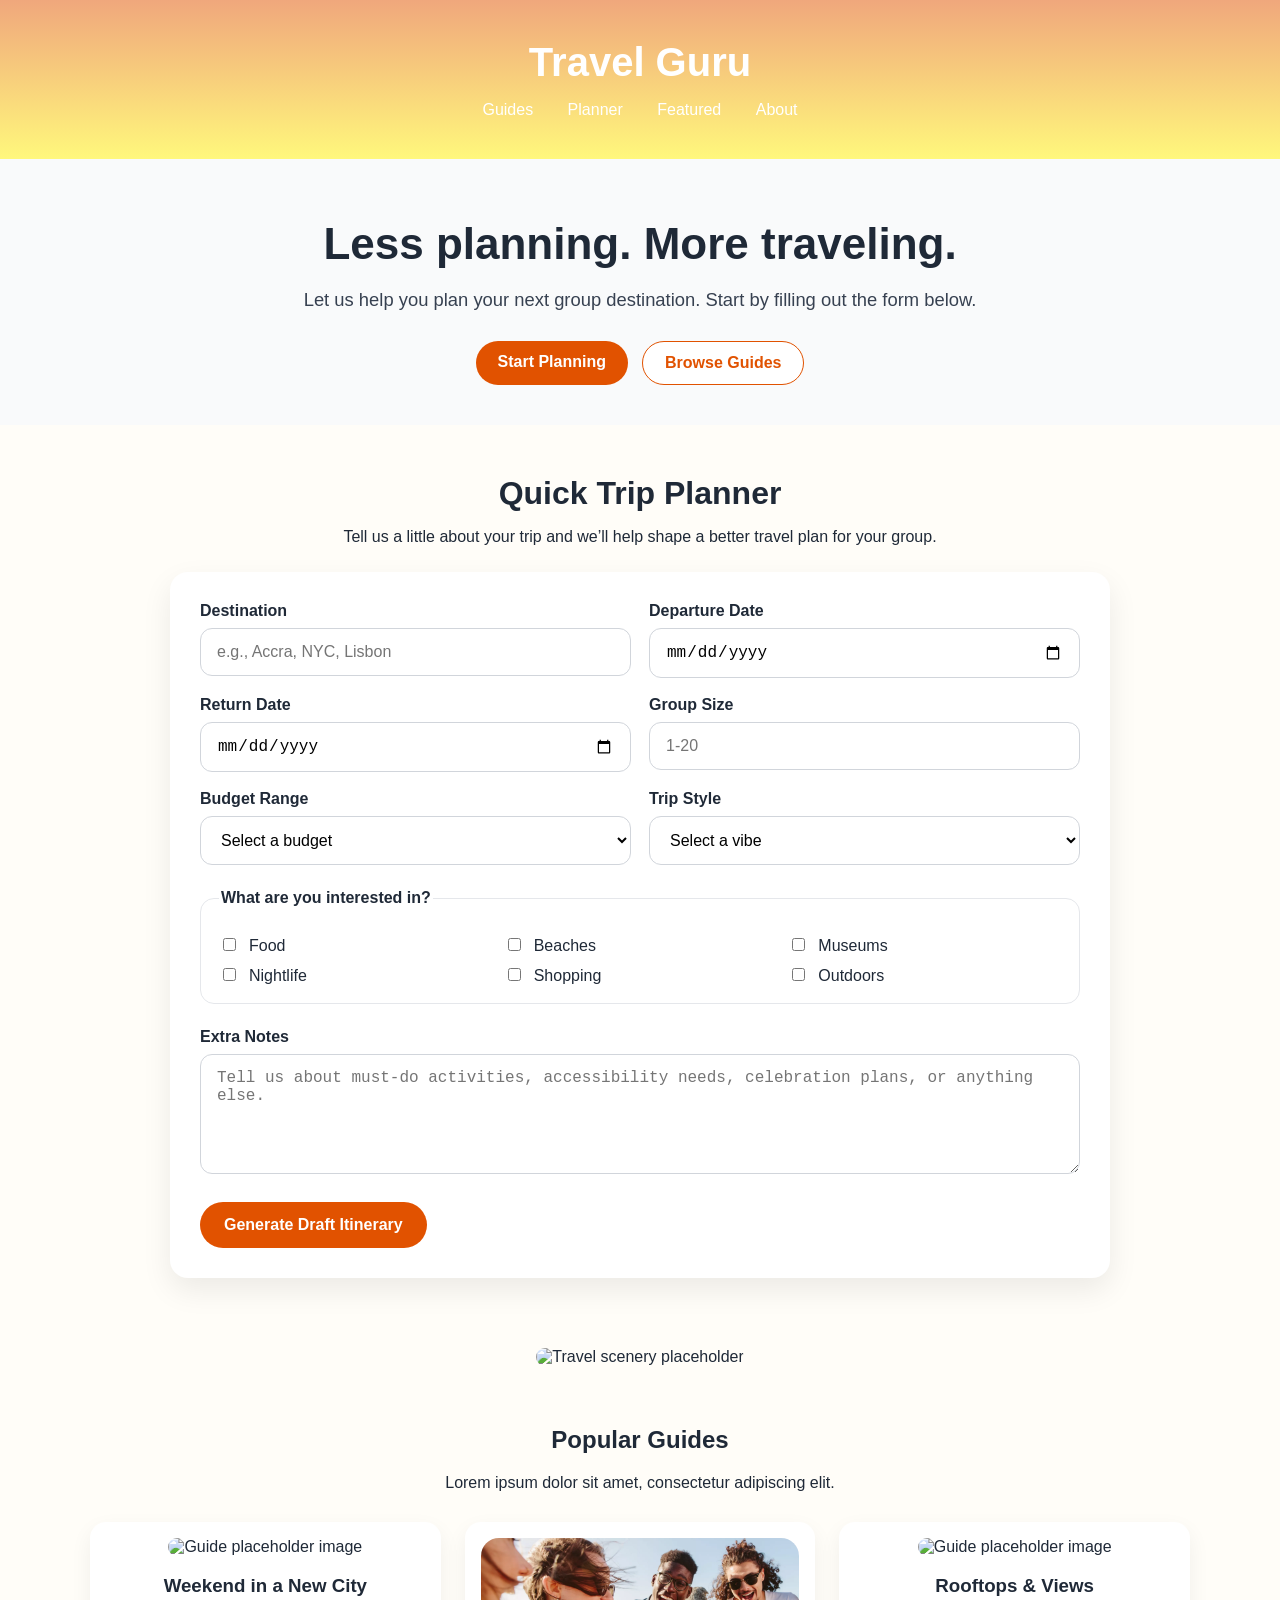
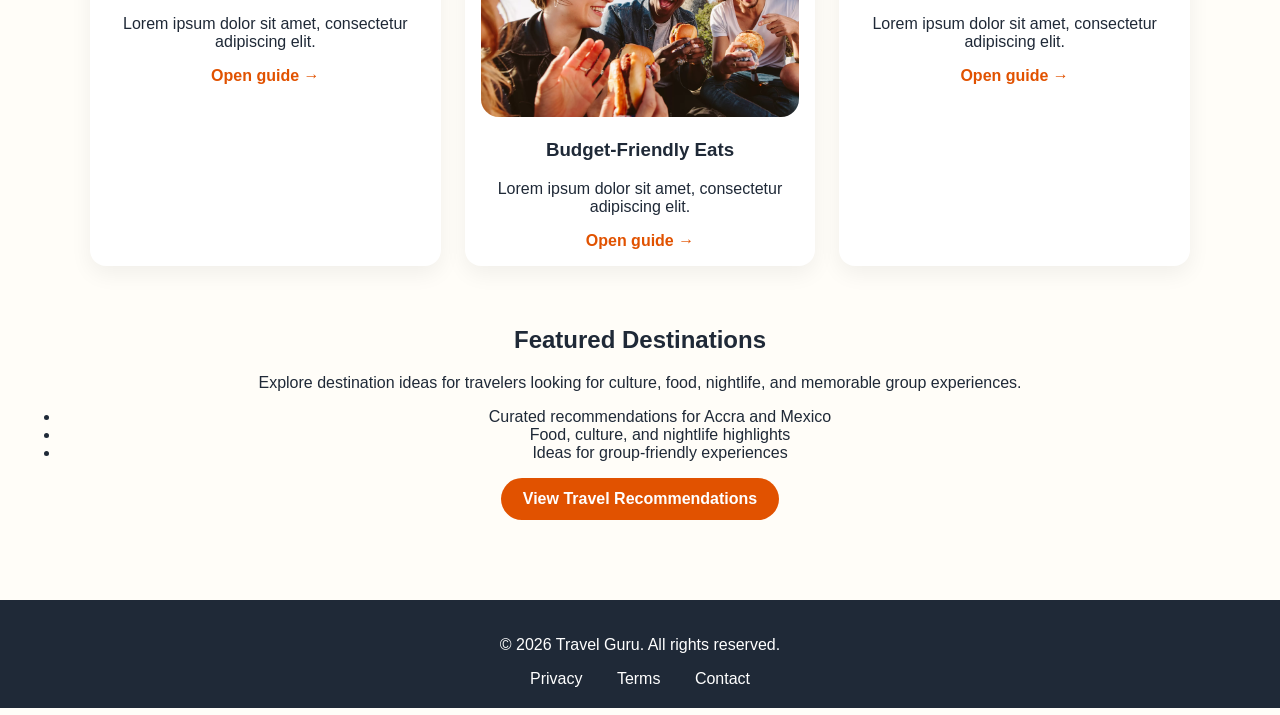
==== index.html @ 910bbd40 "Update index.html" ====
<!DOCTYPE html>
<html lang="en">
<head>
    <meta charset="UTF-8">
    <meta name="viewport" content="width=device-width, initial-scale=1.0">
    <title>Travel Guru</title>
    <link rel="stylesheet" href="styles.css">
</head>
<body>
    <header>
        <h2>Travel Guru</h2>
        <nav>
            <a href="#guides">Guides</a>
            <a href="#planner">Planner</a>
            <a href="recommendations.html">Featured</a>
            <a href="#about">About</a>
        </nav>
    </header>

    <main>
        <section id="hero">
            <h1>Less planning. More traveling.</h1>
            <p class="highlight-text">
                Let us help you plan your next group destination. Start by filling out the form below.
            </p>

            <div class="hero-actions">
                <a class="button-link primary" href="#planner">Start Planning</a>
                <a class="button-link secondary" href="#guides">Browse Guides</a>
            </div>
        </section>

        <section id="planner">
            <div class="planner-intro">
                <h2 class="quick-trip">Quick Trip Planner</h2>
                <p>Tell us a little about your trip and we’ll help shape a better travel plan for your group.</p>
            </div>

            <form class="trip-form">
                <div class="form-grid">
                    <label>
                        Destination
                        <input type="text" name="destination" placeholder="e.g., Accra, NYC, Lisbon" required>
                    </label>

                    <label>
                        Departure Date
                        <input type="date" name="departure-date" required>
                    </label>

                    <label>
                        Return Date
                        <input type="date" name="return-date" required>
                    </label>

                    <label>
                        Group Size
                        <input type="number" name="group-size" min="1" max="20" placeholder="1-20" required>
                    </label>

                    <label>
                        Budget Range
                        <select name="budget" required>
                            <option value="">Select a budget</option>
                            <option value="budget">Budget-friendly</option>
                            <option value="mid-range">Mid-range</option>
                            <option value="luxury">Luxury</option>
                        </select>
                    </label>

                    <label>
                        Trip Style
                        <select name="trip-style" required>
                            <option value="">Select a vibe</option>
                            <option value="relaxing">Relaxing</option>
                            <option value="adventure">Adventure</option>
                            <option value="nightlife">Nightlife</option>
                            <option value="culture">Culture</option>
                            <option value="food">Food-focused</option>
                        </select>
                    </label>
                </div>

                <fieldset class="form-section">
                    <legend>What are you interested in?</legend>
                    <div class="checkbox-group">
                        <label><input type="checkbox" name="interests" value="food"> Food</label>
                        <label><input type="checkbox" name="interests" value="beaches"> Beaches</label>
                        <label><input type="checkbox" name="interests" value="museums"> Museums</label>
                        <label><input type="checkbox" name="interests" value="nightlife"> Nightlife</label>
                        <label><input type="checkbox" name="interests" value="shopping"> Shopping</label>
                        <label><input type="checkbox" name="interests" value="outdoors"> Outdoors</label>
                    </div>
                </fieldset>

                <label class="full-width">
                    Extra Notes
                    <textarea name="notes" rows="5" placeholder="Tell us about must-do activities, accessibility needs, celebration plans, or anything else."></textarea>
                </label>

                <button class="submit-button" type="submit">Generate Draft Itinerary</button>
            </form>
        </section>

        <div id="placeholder-1">
            <img src="https://picsum.photos/900/500?random=12" alt="Travel scenery placeholder">
        </div>

        <section id="guides">
            <h2>Popular Guides</h2>
            <p>Lorem ipsum dolor sit amet, consectetur adipiscing elit.</p>

            <div class="guide-grid">
                <article>
                    <img src="https://picsum.photos/700/450?random=1" alt="Guide placeholder image">
                    <h3>Weekend in a New City</h3>
                    <p>Lorem ipsum dolor sit amet, consectetur adipiscing elit.</p>
                    <a href="#">Open guide →</a>
                </article>

             
                <article>
                    <img src="images/stelo-friends-eating-hamburgers.jpg" alt="Guide placeholder image">
                    <h3>Budget-Friendly Eats</h3>
                    <p>Lorem ipsum dolor sit amet, consectetur adipiscing elit.</p>
                    <a href="#">Open guide →</a>
                </article>


                <article>
                    <img src="https://picsum.photos/700/450?random=3" alt="Guide placeholder image">
                    <h3>Rooftops &amp; Views</h3>
                    <p>Lorem ipsum dolor sit amet, consectetur adipiscing elit.</p>
                    <a href="#">Open guide →</a>
                </article>
            </div>
        </section>

        <section id="featured">
            <h2>Featured Destinations</h2>
            <p>
                Explore destination ideas for travelers looking for culture, food, nightlife, and memorable group experiences.
            </p>
            <ul>
                <li>Curated recommendations for Accra and Mexico</li>
                <li>Food, culture, and nightlife highlights</li>
                <li>Ideas for group-friendly experiences</li>
            </ul>
            <a class="button-link primary" href="recommendations.html">View Travel Recommendations</a>
        </section>
    </main>

    <footer>
        <p>© 2026 Travel Guru. All rights reserved.</p>
        <nav>
            <a href="#">Privacy</a>
            <a href="#">Terms</a>
            <a href="#">Contact</a>
        </nav>
    </footer>
</body>
</html>
---- styles.css ----
* {
    box-sizing: border-box;
}

body {
    margin: 0;
    font-family: Arial, Helvetica, sans-serif;
    text-align: center;
    background-color: #fffdf8;
    color: #1f2937;
}

header {
    background: linear-gradient(rgba(225, 82, 0, 0.5), rgba(255, 242, 0, 0.5)), url('travel-bg.jpg');
    background-size: cover;
    background-position: center;
    text-align: center;
    padding: 40px 20px;
    color: white;
}

header h2 {
    margin: 0 0 16px;
    font-size: 2.5rem;
}

nav a {
    margin: 0 15px;
    text-decoration: none;
    color: white;
    font-weight: 500;
}

main {
    padding-bottom: 60px;
}

#hero {
    padding: 60px 20px 40px;
    text-align: center;
    background-color: #f9fafb;
}

#hero h1 {
    margin: 0;
    font-size: 2.75rem;
}

.highlight-text {
    margin: 20px auto 30px;
    font-size: 1.15rem;
    color: #374151;
    max-width: 700px;
}

.hero-actions {
    display: flex;
    justify-content: center;
    gap: 14px;
    flex-wrap: wrap;
}

.button-link {
    display: inline-block;
    padding: 12px 22px;
    border-radius: 999px;
    text-decoration: none;
    font-weight: 600;
}

.button-link.primary {
    background-color: #e15200;
    color: white;
}

.button-link.secondary {
    background-color: white;
    color: #e15200;
    border: 1px solid #e15200;
}

#planner {
    max-width: 980px;
    margin: 50px auto;
    padding: 0 20px;
}

.planner-intro {
    margin-bottom: 26px;
}

.quick-trip {
    font-size: 2rem;
    margin-bottom: 10px;
}

.trip-form {
    background: white;
    border-radius: 18px;
    padding: 30px;
    box-shadow: 0 12px 30px rgba(0, 0, 0, 0.08);
    text-align: left;
}

.form-grid {
    display: grid;
    grid-template-columns: repeat(2, minmax(0, 1fr));
    gap: 18px;
}

.trip-form label,
.form-section {
    font-weight: 600;
    color: #1f2937;
}

.trip-form input,
.trip-form select,
.trip-form textarea {
    width: 100%;
    margin-top: 8px;
    padding: 14px 16px;
    border: 1px solid #d1d5db;
    border-radius: 12px;
    font-size: 1rem;
    background-color: #fff;
}

.form-section {
    margin: 24px 0;
    padding: 18px;
    border: 1px solid #e5e7eb;
    border-radius: 14px;
}

.checkbox-group {
    display: grid;
    grid-template-columns: repeat(3, minmax(0, 1fr));
    gap: 12px;
    margin-top: 12px;
}

.checkbox-group label {
    display: flex;
    align-items: center;
    gap: 10px;
    font-weight: 500;
}

.checkbox-group input {
    width: auto;
    margin-top: 0;
}

.full-width {
    display: block;
    margin-bottom: 24px;
}

.submit-button {
    background-color: #e15200;
    color: white;
    border: none;
    border-radius: 999px;
    padding: 14px 24px;
    font-size: 1rem;
    font-weight: 700;
    cursor: pointer;
}

#placeholder-1,
#guides,
#featured,
footer {
    padding: 20px;
}

#placeholder-1 img,
#featured img,
.guide-grid img {
    width: 100%;
    max-width: 900px;
    border-radius: 18px;
}

.guide-grid {
    display: grid;
    grid-template-columns: repeat(3, minmax(0, 1fr));
    gap: 24px;
    max-width: 1100px;
    margin: 30px auto 0;
}

.guide-grid article {
    background: white;
    padding: 16px;
    border-radius: 16px;
    box-shadow: 0 8px 22px rgba(0, 0, 0, 0.06);
}

.guide-grid article a {
    color: #e15200;
    font-weight: 600;
    text-decoration: none;
}

footer {
    background-color: #1f2937;
    color: white;
}

footer nav a {
    color: white;
}

@media (max-width: 768px) {
    .form-grid,
    .guide-grid,
    .checkbox-group {
        grid-template-columns: 1fr;
    }

    #hero h1 {
        font-size: 2.2rem;
    }

    .trip-form {
        padding: 22px;
    }
}


.recommendation-page {
    max-width: 1000px;
    margin: 50px auto;
    padding: 0 20px;
}

.recommendation-hero {
    padding-bottom: 50px;
}

.destination-card {
    background: white;
    border-radius: 18px;
    padding: 28px;
    margin-bottom: 28px;
    text-align: left;
    box-shadow: 0 12px 30px rgba(0, 0, 0, 0.08);
}

.destination-card h2 {
    margin-top: 0;
    font-size: 2rem;
}

.destination-card h3 {
    margin-top: 24px;
    margin-bottom: 10px;
    color: #e15200;
}

.destination-card p,
.destination-card li {
    line-height: 1.7;
}

.destination-card ul {
    padding-left: 20px;
}

.back-home {
    text-align: center;
    margin-top: 10px;
}
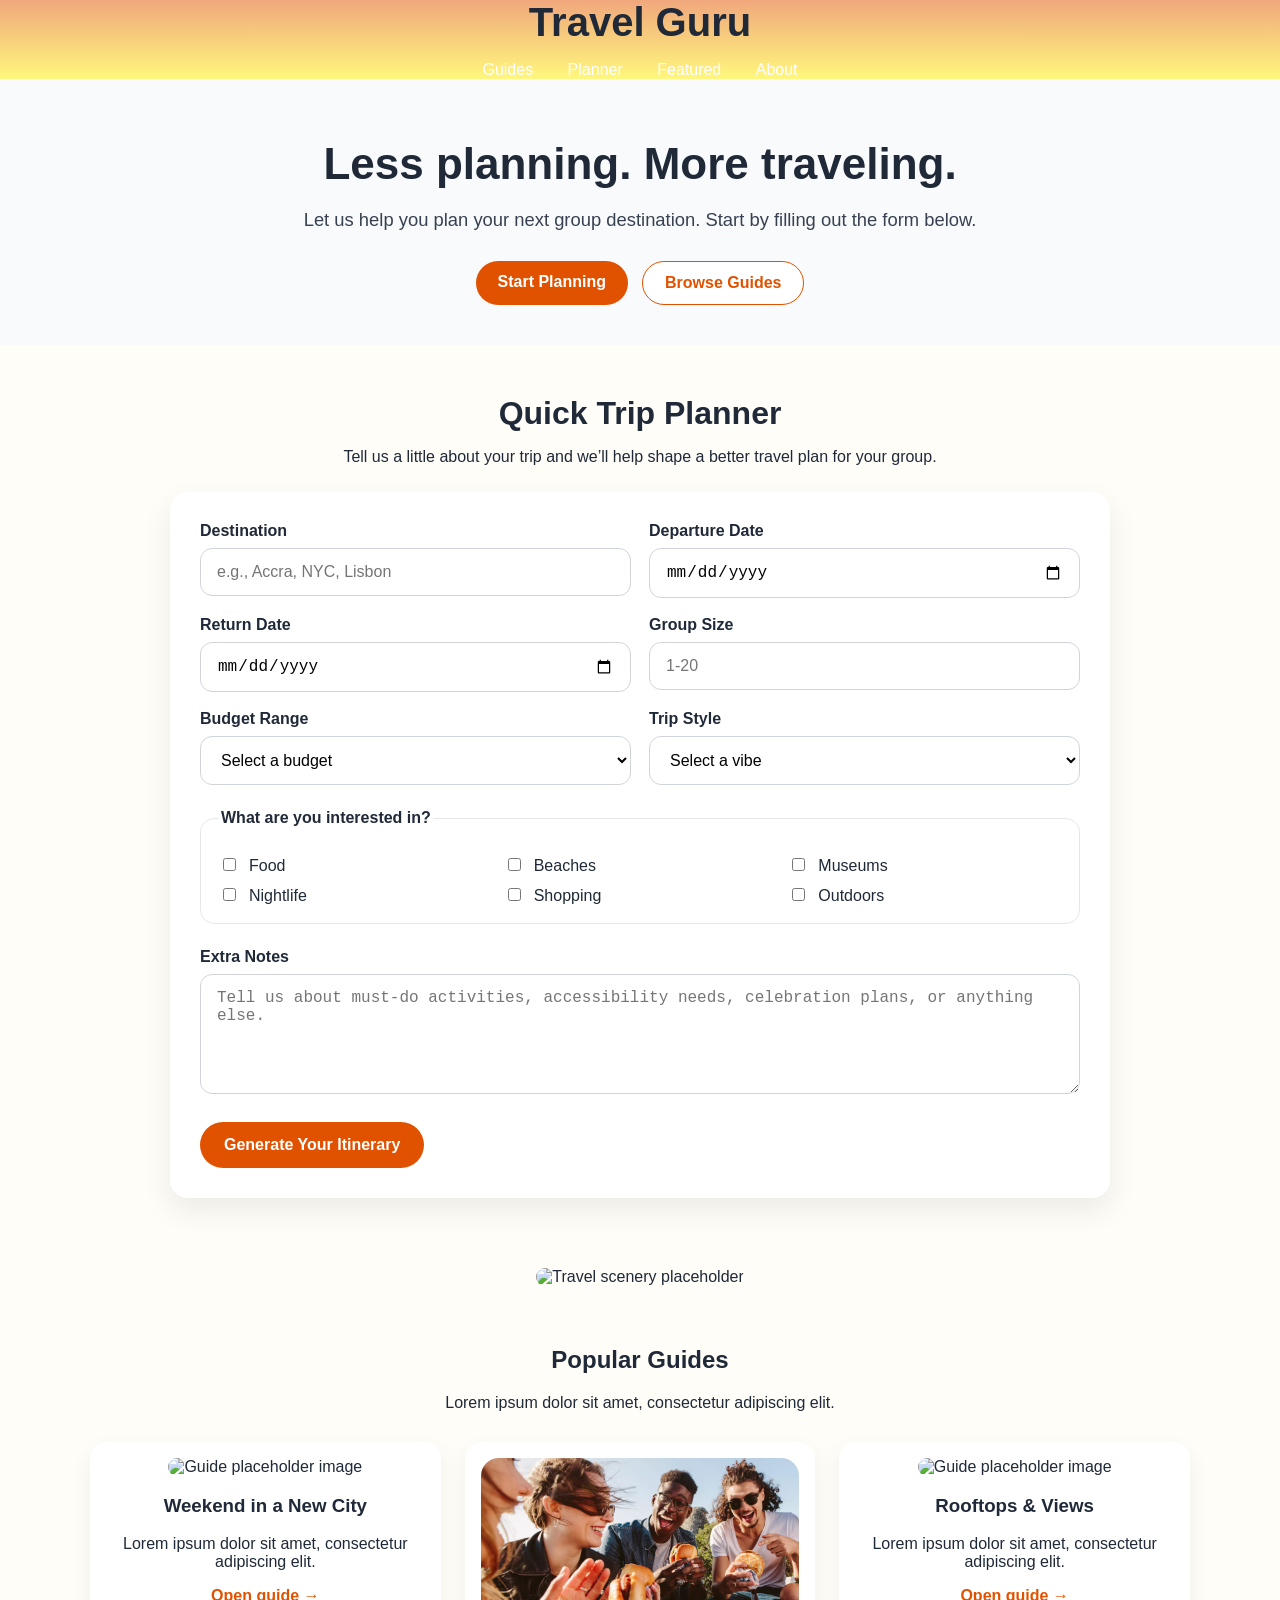
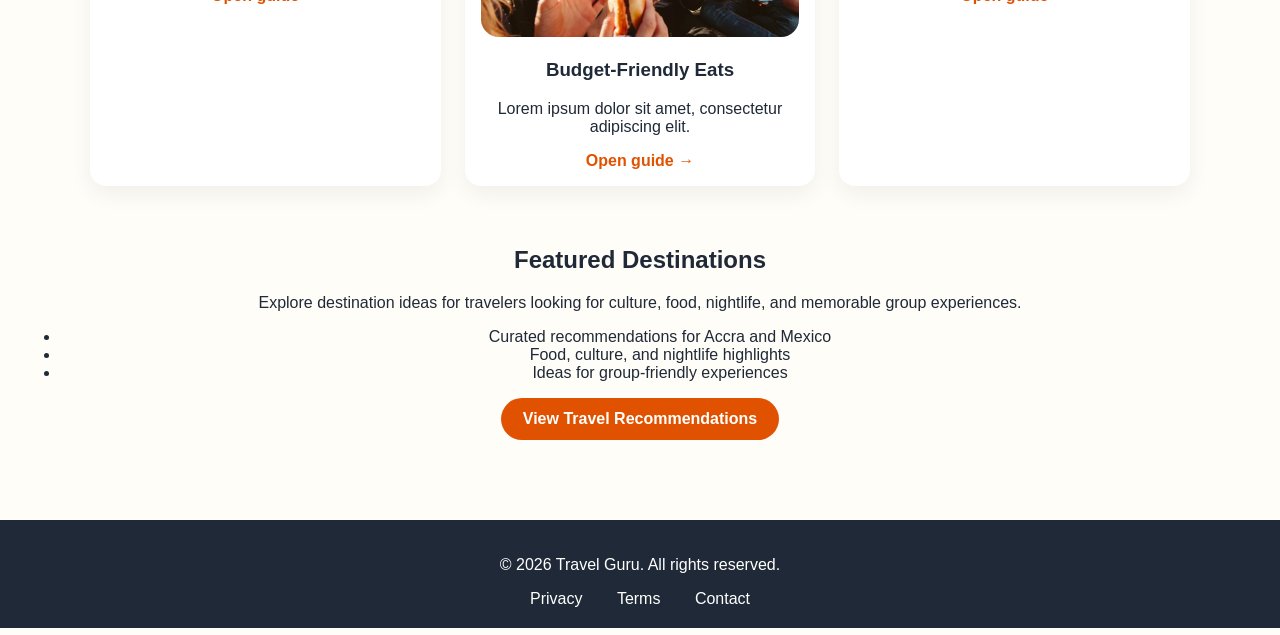
==== commit e9abb548: "Update index.html" ====
--- a/index.html
+++ b/index.html
@@ -98,7 +98,7 @@
                     <textarea name="notes" rows="5" placeholder="Tell us about must-do activities, accessibility needs, celebration plans, or anything else."></textarea>
                 </label>
 
-                <button class="submit-button" type="submit">Generate Draft Itinerary</button>
+                <button class="submit-button" type="submit">Generate Your Itinerary</button>
             </form>
         </section>
 
--- a/styles.css
+++ b/styles.css
@@ -10,13 +10,11 @@
     color: #1f2937;
 }
 
+
 header {
-    background: linear-gradient(rgba(225, 82, 0, 0.5), rgba(255, 242, 0, 0.5)), url('travel-bg.jpg');
+    background: linear-gradient(rgba(225, 82, 0, 0.5), rgba(255, 242, 0, 0.5)), url('images/hero-group.jpg');
     background-size: cover;
     background-position: center;
-    text-align: center;
-    padding: 40px 20px;
-    color: white;
 }
 
 header h2 {
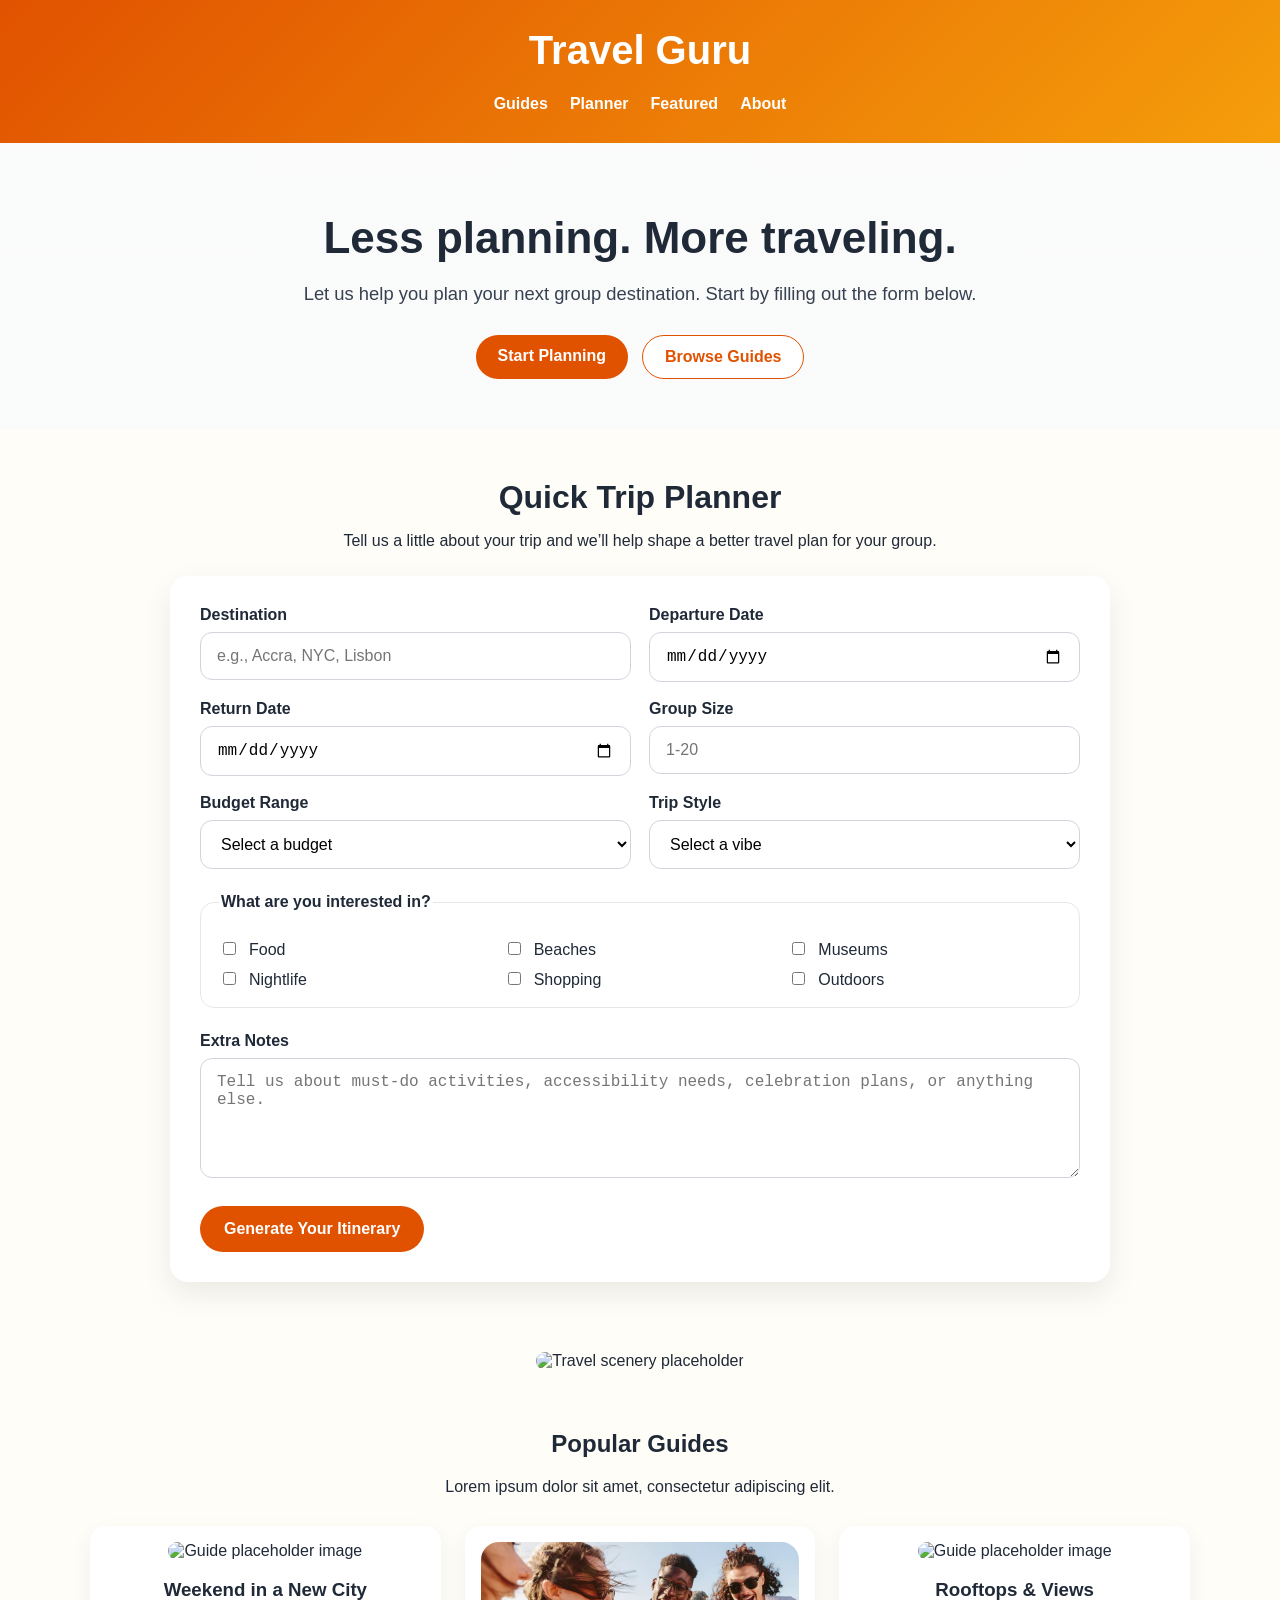
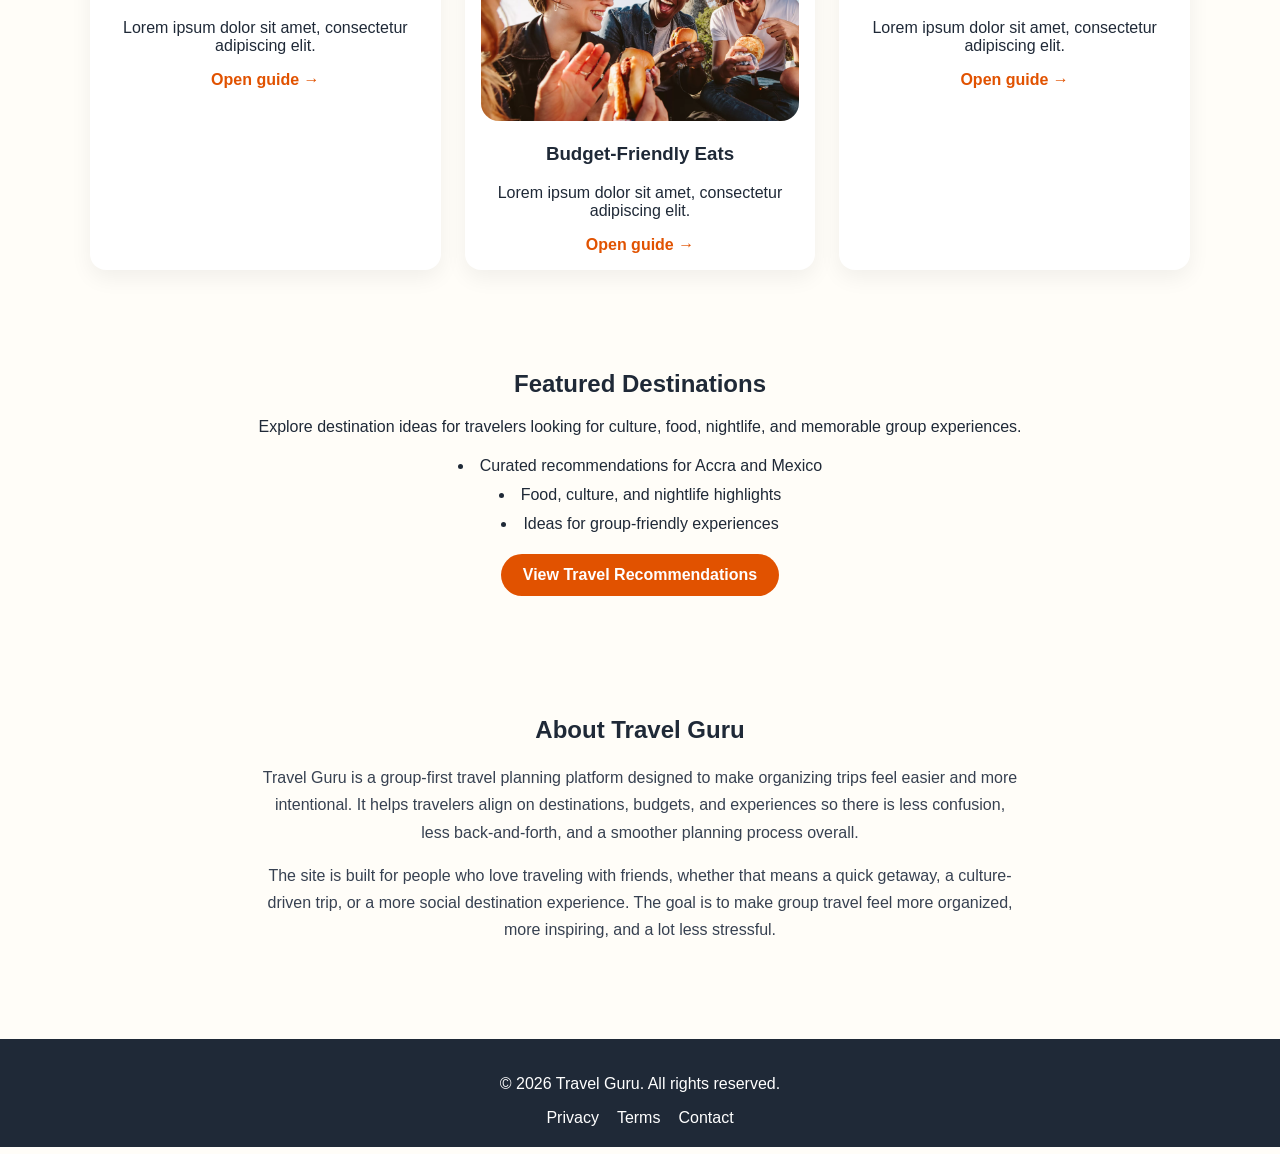
==== commit 358fe652: "Add files via upload" ====
--- a/index.html
+++ b/index.html
@@ -148,6 +148,19 @@
             </ul>
             <a class="button-link primary" href="recommendations.html">View Travel Recommendations</a>
         </section>
+
+        <section id="about">
+            <h2>About Travel Guru</h2>
+            <p>
+                Travel Guru is a group-first travel planning platform designed to make organizing trips feel easier and more intentional.
+                It helps travelers align on destinations, budgets, and experiences so there is less confusion, less back-and-forth, and a smoother planning process overall.
+            </p>
+            <p>
+                The site is built for people who love traveling with friends, whether that means a quick getaway, a culture-driven trip, or a more social destination experience.
+                The goal is to make group travel feel more organized, more inspiring, and a lot less stressful.
+            </p>
+        </section>
+
     </main>
 
     <footer>
@@ -159,4 +172,4 @@
         </nav>
     </footer>
 </body>
-</html>
+</html>
--- a/styles.css
+++ b/styles.css
@@ -10,33 +10,43 @@
     color: #1f2937;
 }
 
-
 header {
-    background: linear-gradient(rgba(225, 82, 0, 0.5), rgba(255, 242, 0, 0.5)), url('images/hero-group.jpg');
+    background: linear-gradient(135deg, #e15200, #f59e0b);
+    text-align: center;
+    padding: 28px 20px 22px;
+    color: white;
+}
+
+header h2 {
+    margin: 0 0 14px;
+    font-size: 2.5rem;
+}
+
+header nav {
+    display: flex;
+    justify-content: center;
+    gap: 22px;
+    flex-wrap: wrap;
+}
+
+header nav a {
+    text-decoration: none;
+    color: white;
+    font-weight: 600;
+    padding: 8px 0;
+}
+
+main {
+    padding-bottom: 60px;
+}
+
+#hero {
+    padding: 70px 20px 50px;
+    text-align: center;
+    background: linear-gradient(rgba(249, 250, 251, 0.82), rgba(249, 250, 251, 0.88)),
+        url("images/hero-group.jpg");
     background-size: cover;
     background-position: center;
-}
-
-header h2 {
-    margin: 0 0 16px;
-    font-size: 2.5rem;
-}
-
-nav a {
-    margin: 0 15px;
-    text-decoration: none;
-    color: white;
-    font-weight: 500;
-}
-
-main {
-    padding-bottom: 60px;
-}
-
-#hero {
-    padding: 60px 20px 40px;
-    text-align: center;
-    background-color: #f9fafb;
 }
 
 #hero h1 {
@@ -169,12 +179,12 @@
 #placeholder-1,
 #guides,
 #featured,
+#about,
 footer {
     padding: 20px;
 }
 
 #placeholder-1 img,
-#featured img,
 .guide-grid img {
     width: 100%;
     max-width: 900px;
@@ -202,31 +212,45 @@
     text-decoration: none;
 }
 
+#featured {
+    max-width: 900px;
+    margin: 40px auto 0;
+}
+
+#featured ul {
+    list-style-position: inside;
+    padding-left: 0;
+    line-height: 1.8;
+}
+
+#about {
+    max-width: 800px;
+    margin: 60px auto 0;
+}
+
+#about p {
+    margin-top: 16px;
+    line-height: 1.7;
+    color: #374151;
+}
+
 footer {
     background-color: #1f2937;
     color: white;
 }
 
+footer nav {
+    display: flex;
+    justify-content: center;
+    gap: 18px;
+    flex-wrap: wrap;
+    margin-top: 8px;
+}
+
 footer nav a {
     color: white;
-}
-
-@media (max-width: 768px) {
-    .form-grid,
-    .guide-grid,
-    .checkbox-group {
-        grid-template-columns: 1fr;
-    }
-
-    #hero h1 {
-        font-size: 2.2rem;
-    }
-
-    .trip-form {
-        padding: 22px;
-    }
-}
-
+    text-decoration: none;
+}
 
 .recommendation-page {
     max-width: 1000px;
@@ -236,6 +260,10 @@
 
 .recommendation-hero {
     padding-bottom: 50px;
+    background: linear-gradient(rgba(249, 250, 251, 0.82), rgba(249, 250, 251, 0.88)),
+        url("images/featured-trip.jpg");
+    background-size: cover;
+    background-position: center;
 }
 
 .destination-card {
@@ -267,7 +295,90 @@
     padding-left: 20px;
 }
 
+.destination-feature {
+    overflow: hidden;
+    padding: 0;
+}
+
+.destination-feature img {
+    width: 100%;
+    height: 320px;
+    object-fit: cover;
+    display: block;
+}
+
+.destination-content {
+    padding: 28px;
+}
+
+.destination-tag {
+    display: inline-block;
+    margin-bottom: 12px;
+    padding: 8px 14px;
+    border-radius: 999px;
+    background-color: #fff3eb;
+    color: #e15200;
+    font-size: 0.9rem;
+    font-weight: 700;
+}
+
+.recommendation-grid,
+.quick-picks-grid {
+    display: grid;
+    grid-template-columns: repeat(3, minmax(0, 1fr));
+    gap: 18px;
+    margin: 24px 0;
+}
+
+.mini-card {
+    background: #f9fafb;
+    border-radius: 16px;
+    padding: 18px;
+    box-shadow: 0 8px 22px rgba(0, 0, 0, 0.05);
+}
+
+.mini-card h3 {
+    margin-top: 0;
+    margin-bottom: 8px;
+}
+
+.quick-picks {
+    margin-top: 40px;
+}
+
+.quick-picks h2 {
+    margin-bottom: 18px;
+}
+
 .back-home {
     text-align: center;
     margin-top: 10px;
 }
+
+@media (max-width: 768px) {
+    .form-grid,
+    .guide-grid,
+    .checkbox-group,
+    .recommendation-grid,
+    .quick-picks-grid {
+        grid-template-columns: 1fr;
+    }
+
+    header nav,
+    footer nav,
+    .hero-actions {
+        gap: 12px;
+    }
+
+    #hero h1 {
+        font-size: 2.2rem;
+    }
+
+    .trip-form {
+        padding: 22px;
+    }
+
+    .destination-feature img {
+        height: 220px;
+    }
+}
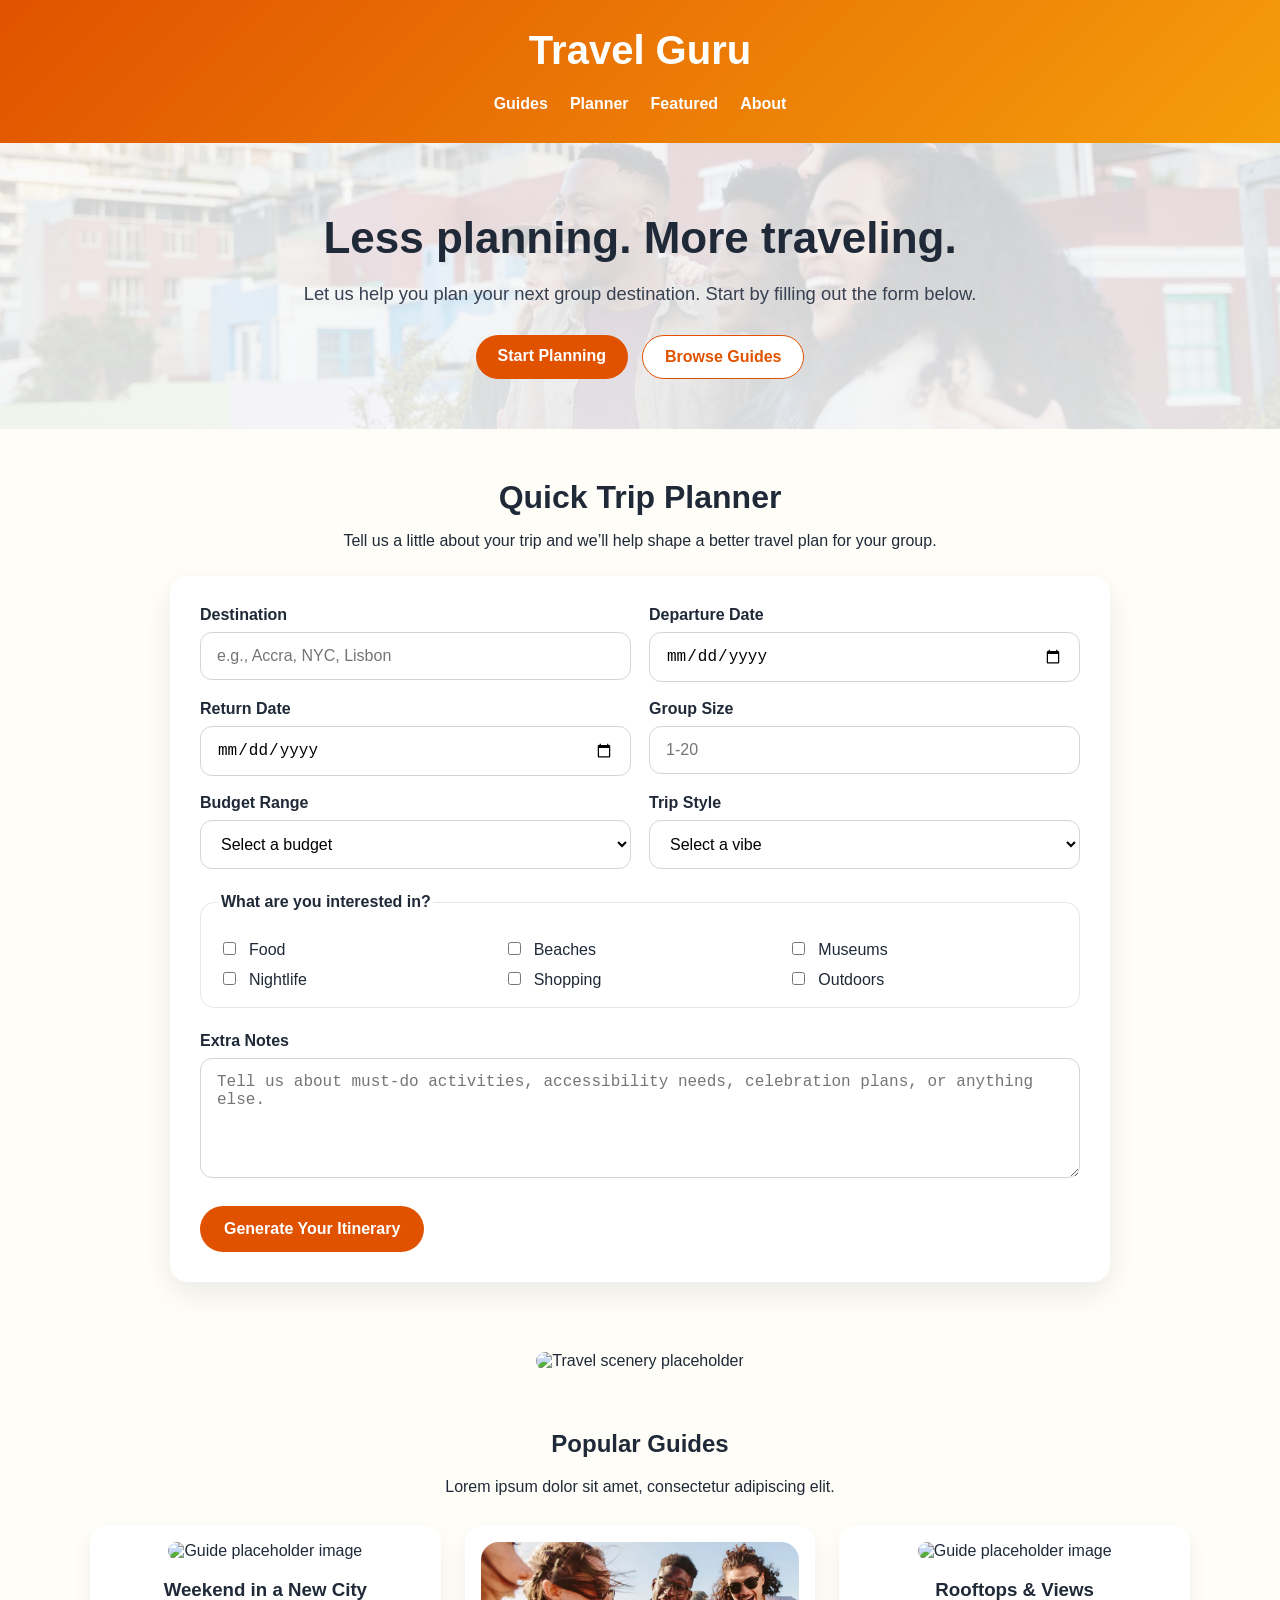
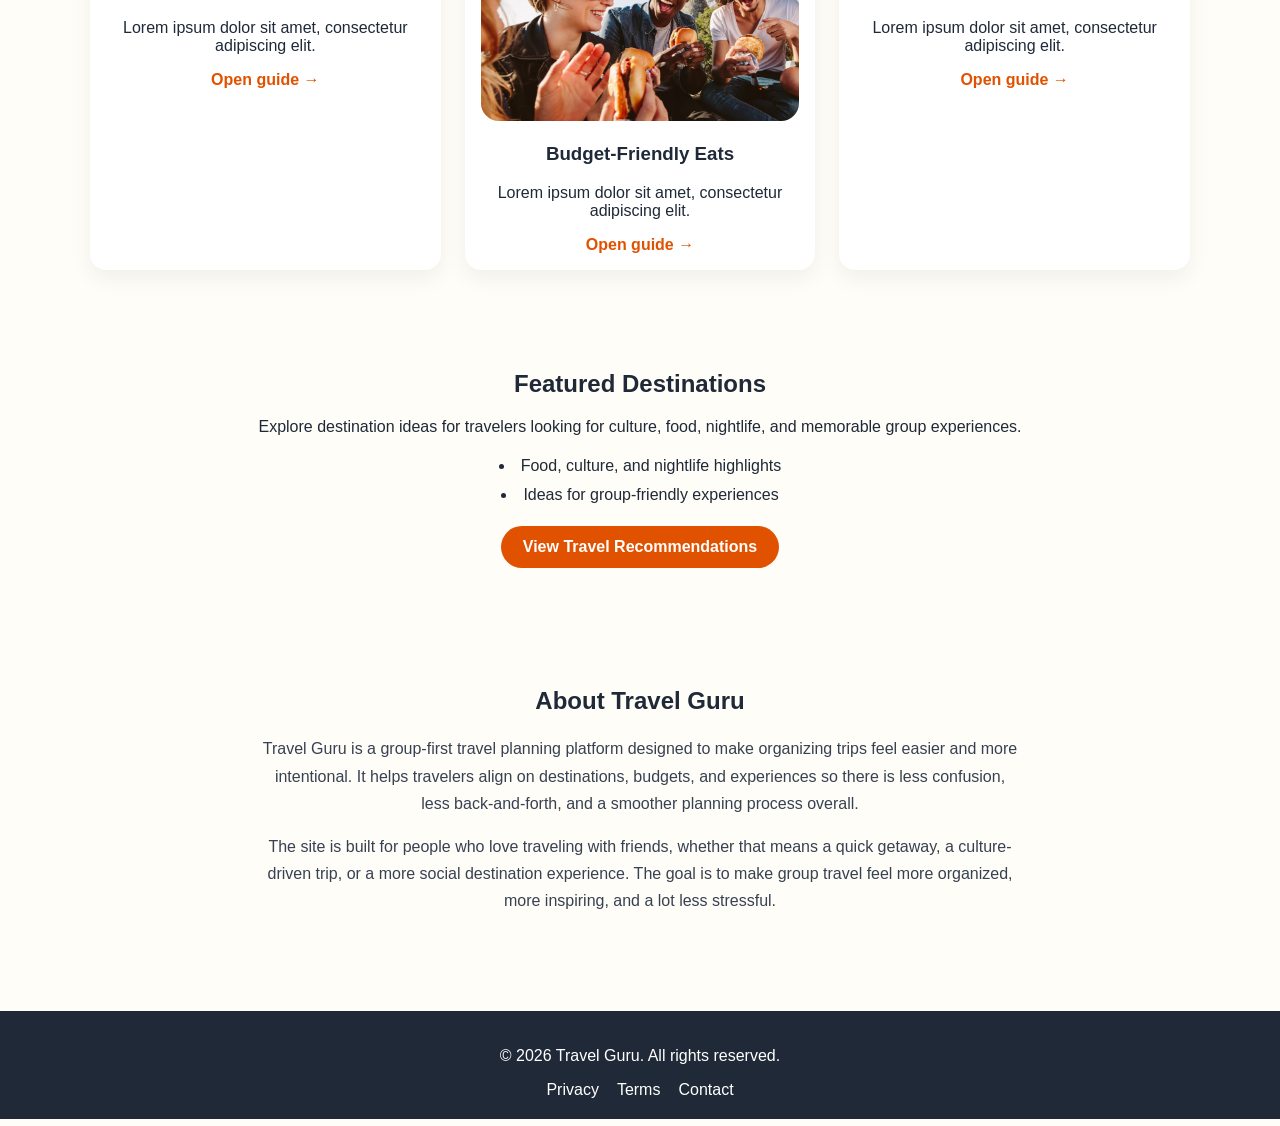
==== commit 6e590aac: "Update index.html" ====
--- a/index.html
+++ b/index.html
@@ -142,7 +142,7 @@
                 Explore destination ideas for travelers looking for culture, food, nightlife, and memorable group experiences.
             </p>
             <ul>
-                <li>Curated recommendations for Accra and Mexico</li>
+             
                 <li>Food, culture, and nightlife highlights</li>
                 <li>Ideas for group-friendly experiences</li>
             </ul>
@@ -172,4 +172,4 @@
         </nav>
     </footer>
 </body>
-</html>+</html>
--- a/styles.css
+++ b/styles.css
@@ -44,7 +44,7 @@
     padding: 70px 20px 50px;
     text-align: center;
     background: linear-gradient(rgba(249, 250, 251, 0.82), rgba(249, 250, 251, 0.88)),
-        url("images/hero-group.jpg");
+        url("images/hero.jpg");
     background-size: cover;
     background-position: center;
 }
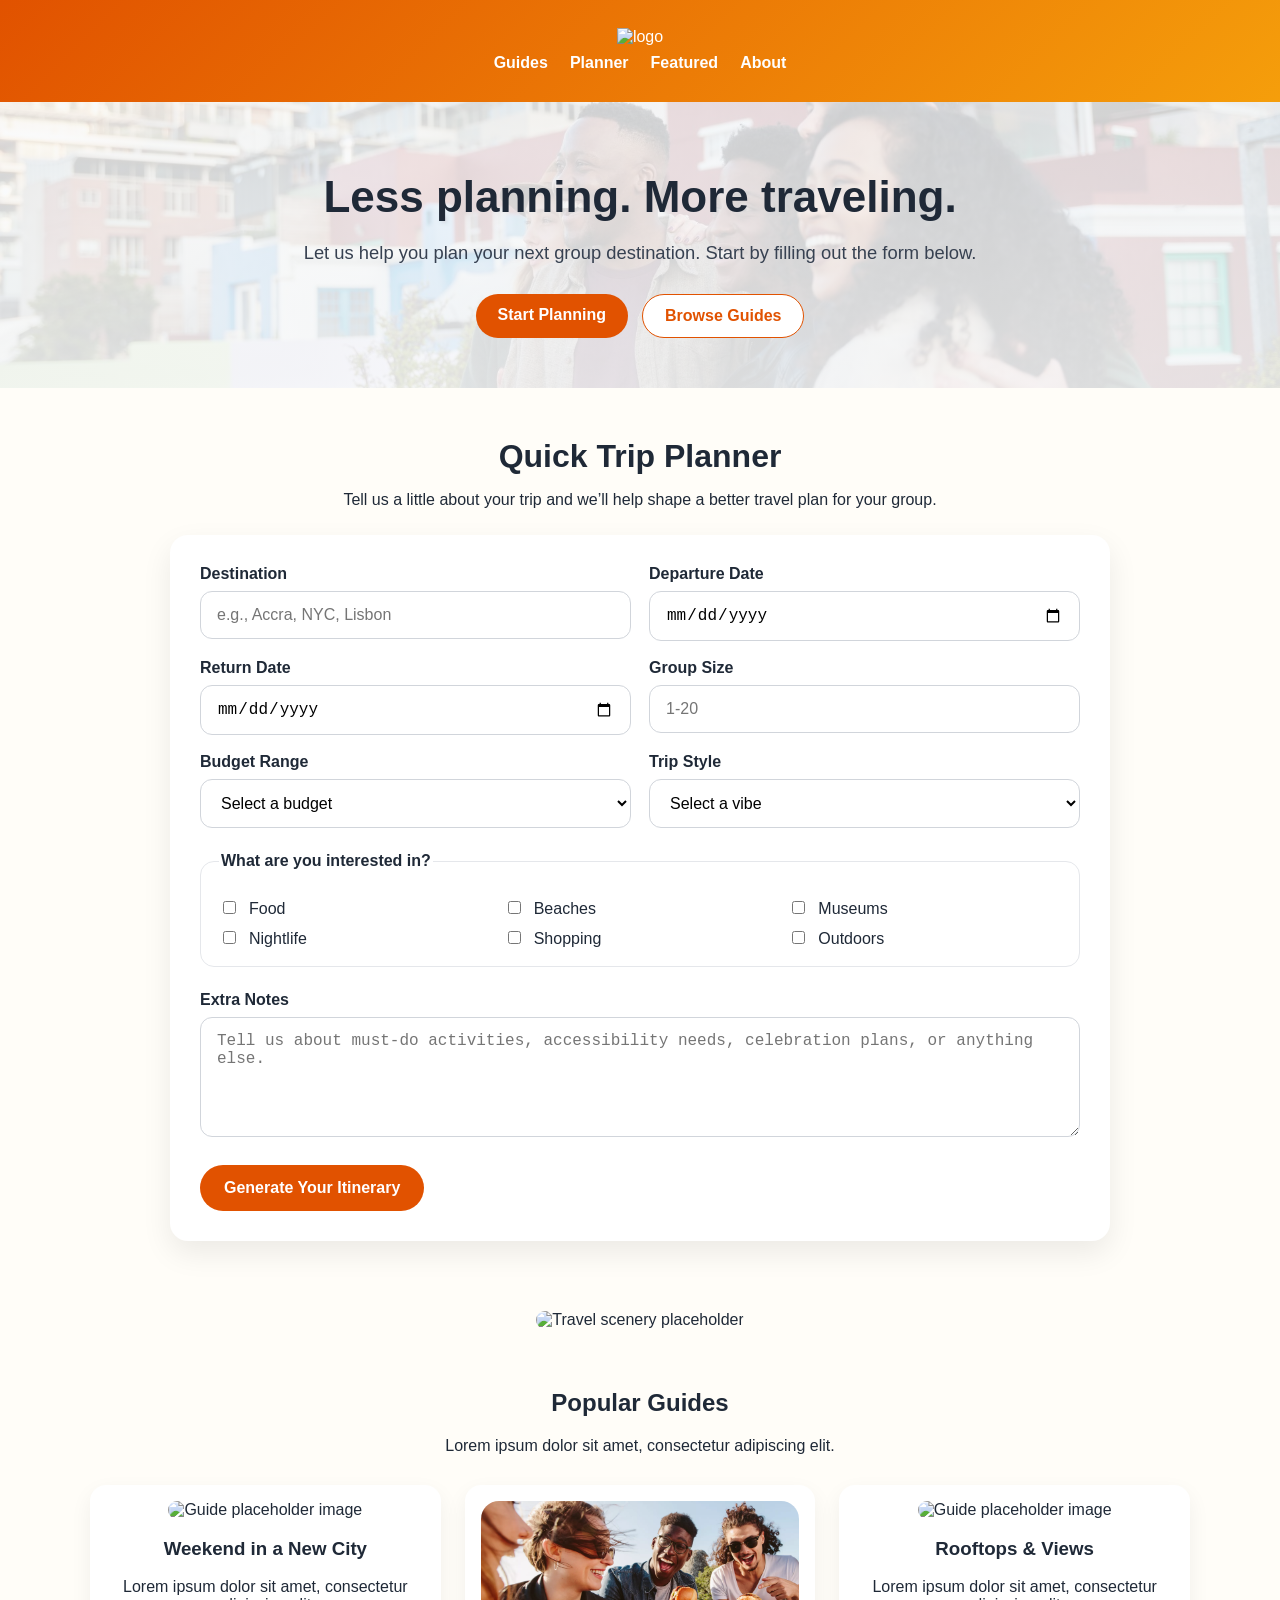
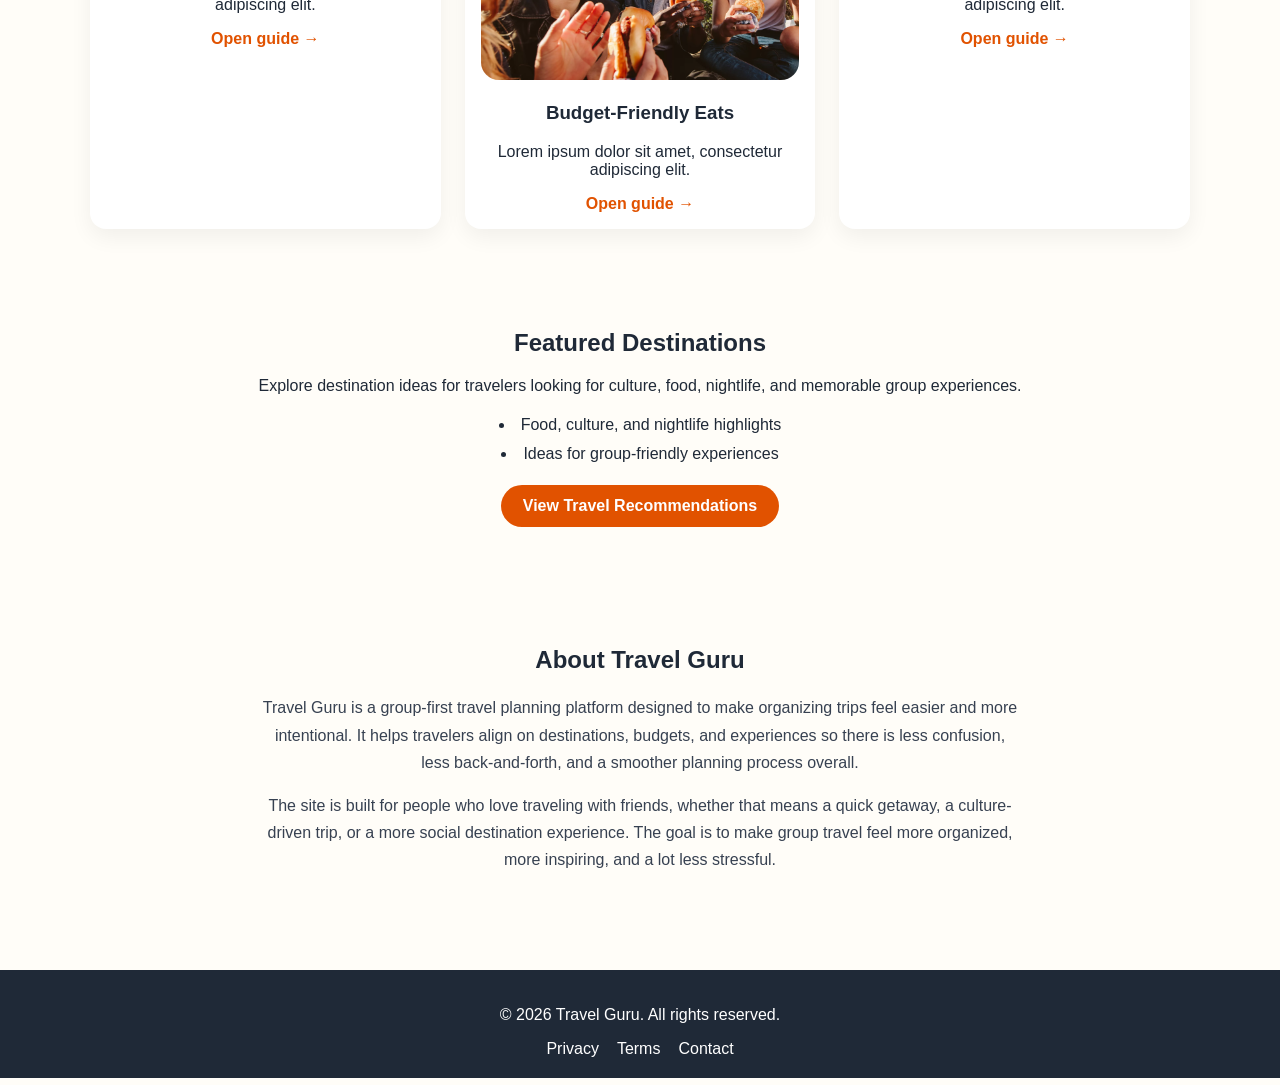
==== commit d86498e1: "Update index.html" ====
--- a/index.html
+++ b/index.html
@@ -8,7 +8,8 @@
 </head>
 <body>
     <header>
-        <h2>Travel Guru</h2>
+         <img src="TravelGuru.png" alt="logo">
+        
         <nav>
             <a href="#guides">Guides</a>
             <a href="#planner">Planner</a>
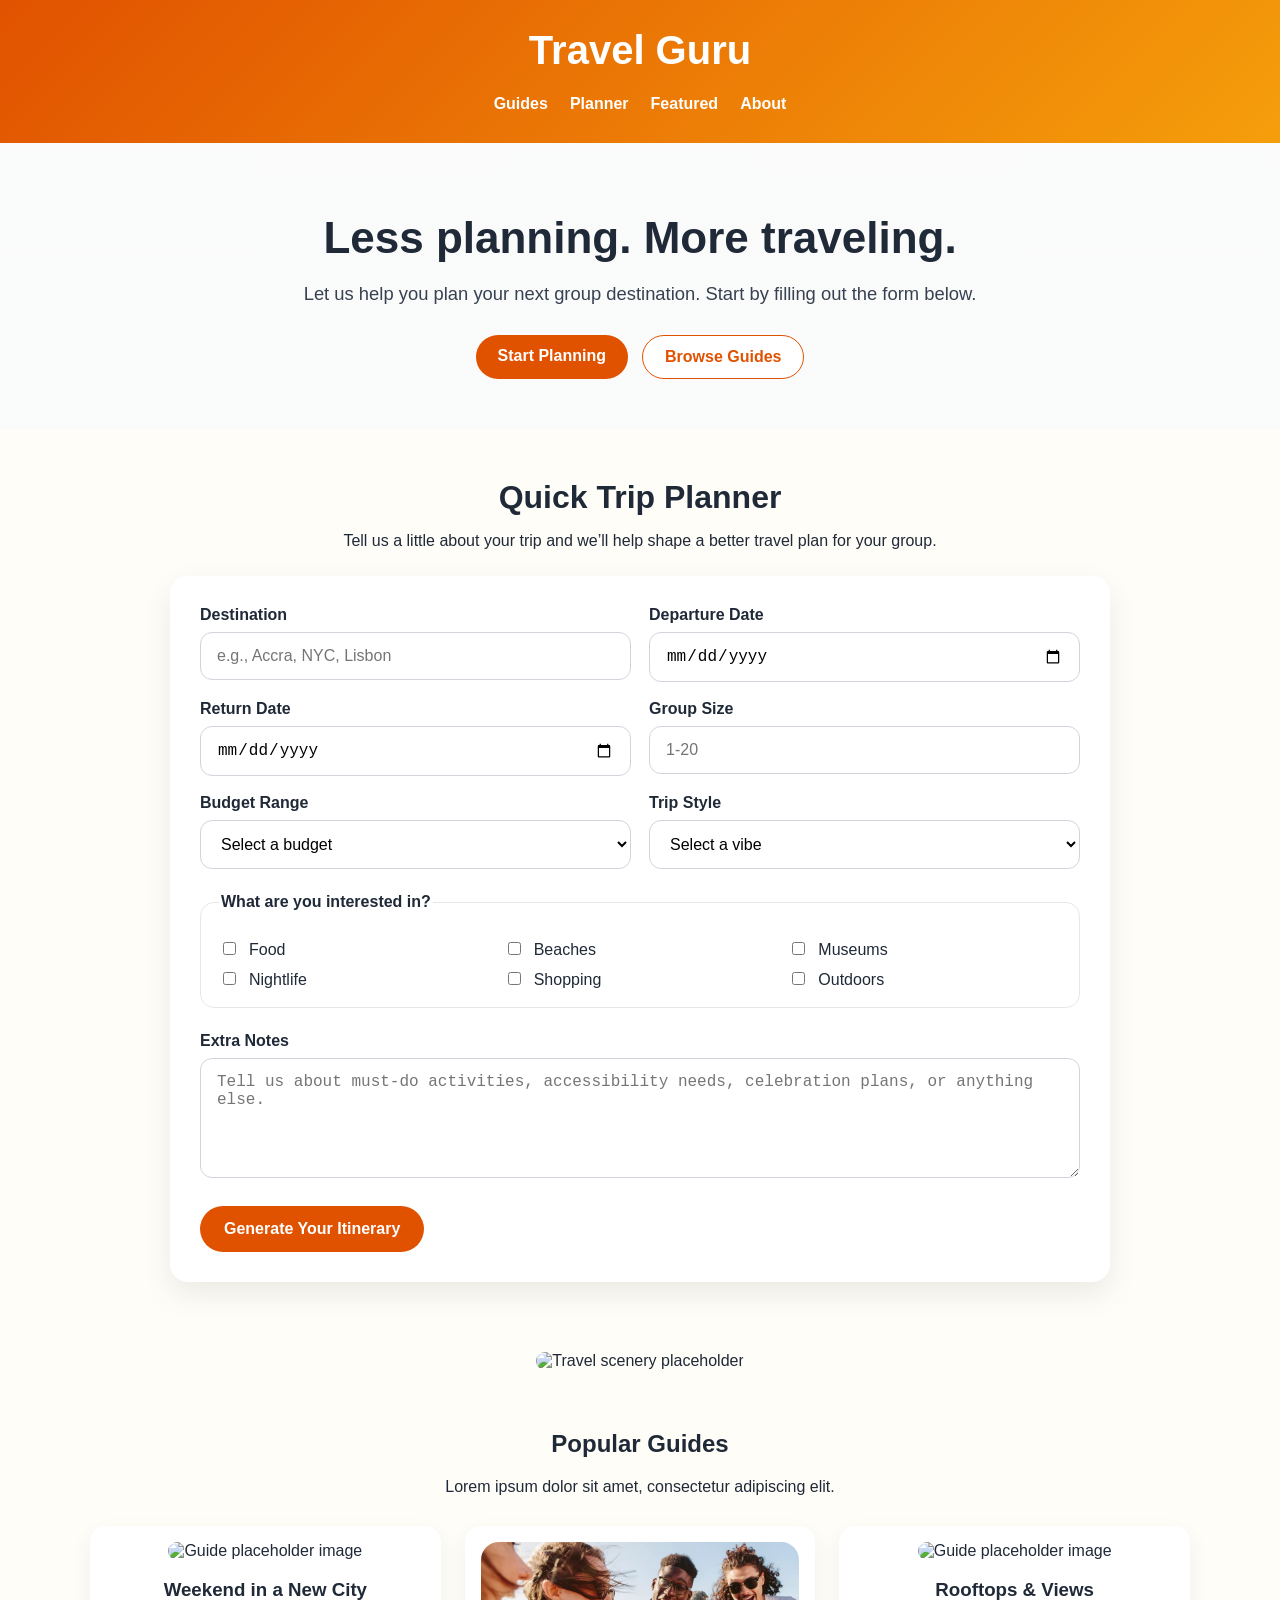
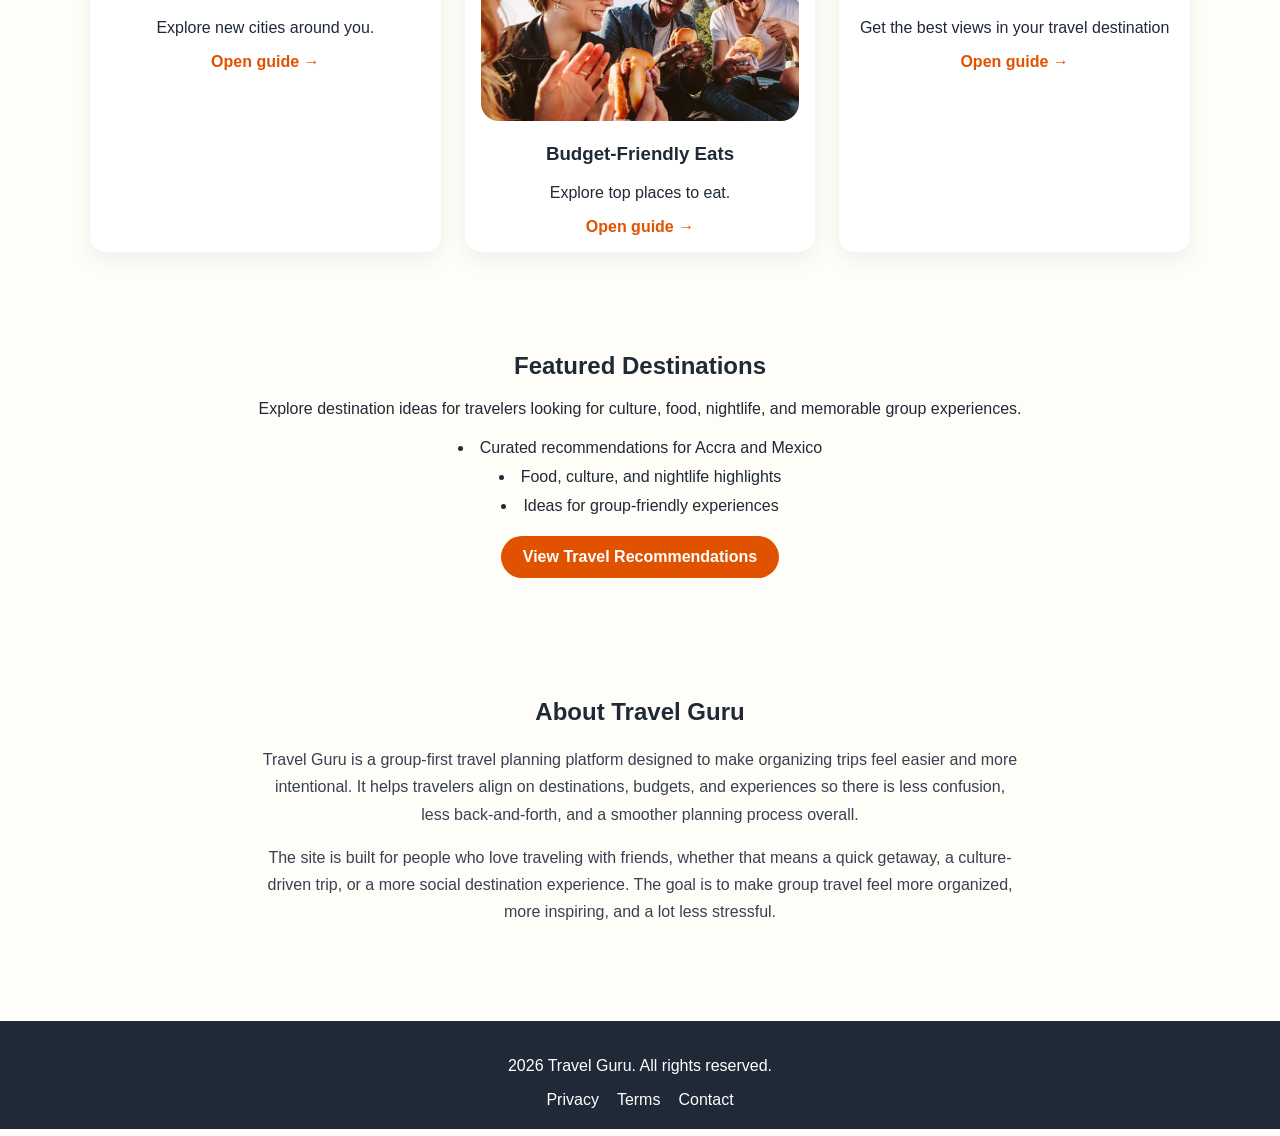
==== commit a86eb088: "Add files via upload" ====
--- a/index.html
+++ b/index.html
@@ -8,8 +8,7 @@
 </head>
 <body>
     <header>
-         <img src="TravelGuru.png" alt="logo">
-        
+        <h2>Travel Guru</h2>
         <nav>
             <a href="#guides">Guides</a>
             <a href="#planner">Planner</a>
@@ -115,7 +114,7 @@
                 <article>
                     <img src="https://picsum.photos/700/450?random=1" alt="Guide placeholder image">
                     <h3>Weekend in a New City</h3>
-                    <p>Lorem ipsum dolor sit amet, consectetur adipiscing elit.</p>
+                    <p>Explore new cities around you.</p>
                     <a href="#">Open guide →</a>
                 </article>
 
@@ -123,7 +122,7 @@
                 <article>
                     <img src="images/stelo-friends-eating-hamburgers.jpg" alt="Guide placeholder image">
                     <h3>Budget-Friendly Eats</h3>
-                    <p>Lorem ipsum dolor sit amet, consectetur adipiscing elit.</p>
+                    <p>Explore top places to eat.</p>
                     <a href="#">Open guide →</a>
                 </article>
 
@@ -131,7 +130,7 @@
                 <article>
                     <img src="https://picsum.photos/700/450?random=3" alt="Guide placeholder image">
                     <h3>Rooftops &amp; Views</h3>
-                    <p>Lorem ipsum dolor sit amet, consectetur adipiscing elit.</p>
+                    <p>Get the best views in your travel destination</p>
                     <a href="#">Open guide →</a>
                 </article>
             </div>
@@ -143,7 +142,7 @@
                 Explore destination ideas for travelers looking for culture, food, nightlife, and memorable group experiences.
             </p>
             <ul>
-             
+                <li>Curated recommendations for Accra and Mexico</li>
                 <li>Food, culture, and nightlife highlights</li>
                 <li>Ideas for group-friendly experiences</li>
             </ul>
@@ -165,7 +164,7 @@
     </main>
 
     <footer>
-        <p>© 2026 Travel Guru. All rights reserved.</p>
+        <p> 2026 Travel Guru. All rights reserved.</p>
         <nav>
             <a href="#">Privacy</a>
             <a href="#">Terms</a>
@@ -173,4 +172,4 @@
         </nav>
     </footer>
 </body>
-</html>
+</html>
--- a/styles.css
+++ b/styles.css
@@ -44,7 +44,7 @@
     padding: 70px 20px 50px;
     text-align: center;
     background: linear-gradient(rgba(249, 250, 251, 0.82), rgba(249, 250, 251, 0.88)),
-        url("images/hero.jpg");
+        url("images/hero-group.jpg");
     background-size: cover;
     background-position: center;
 }
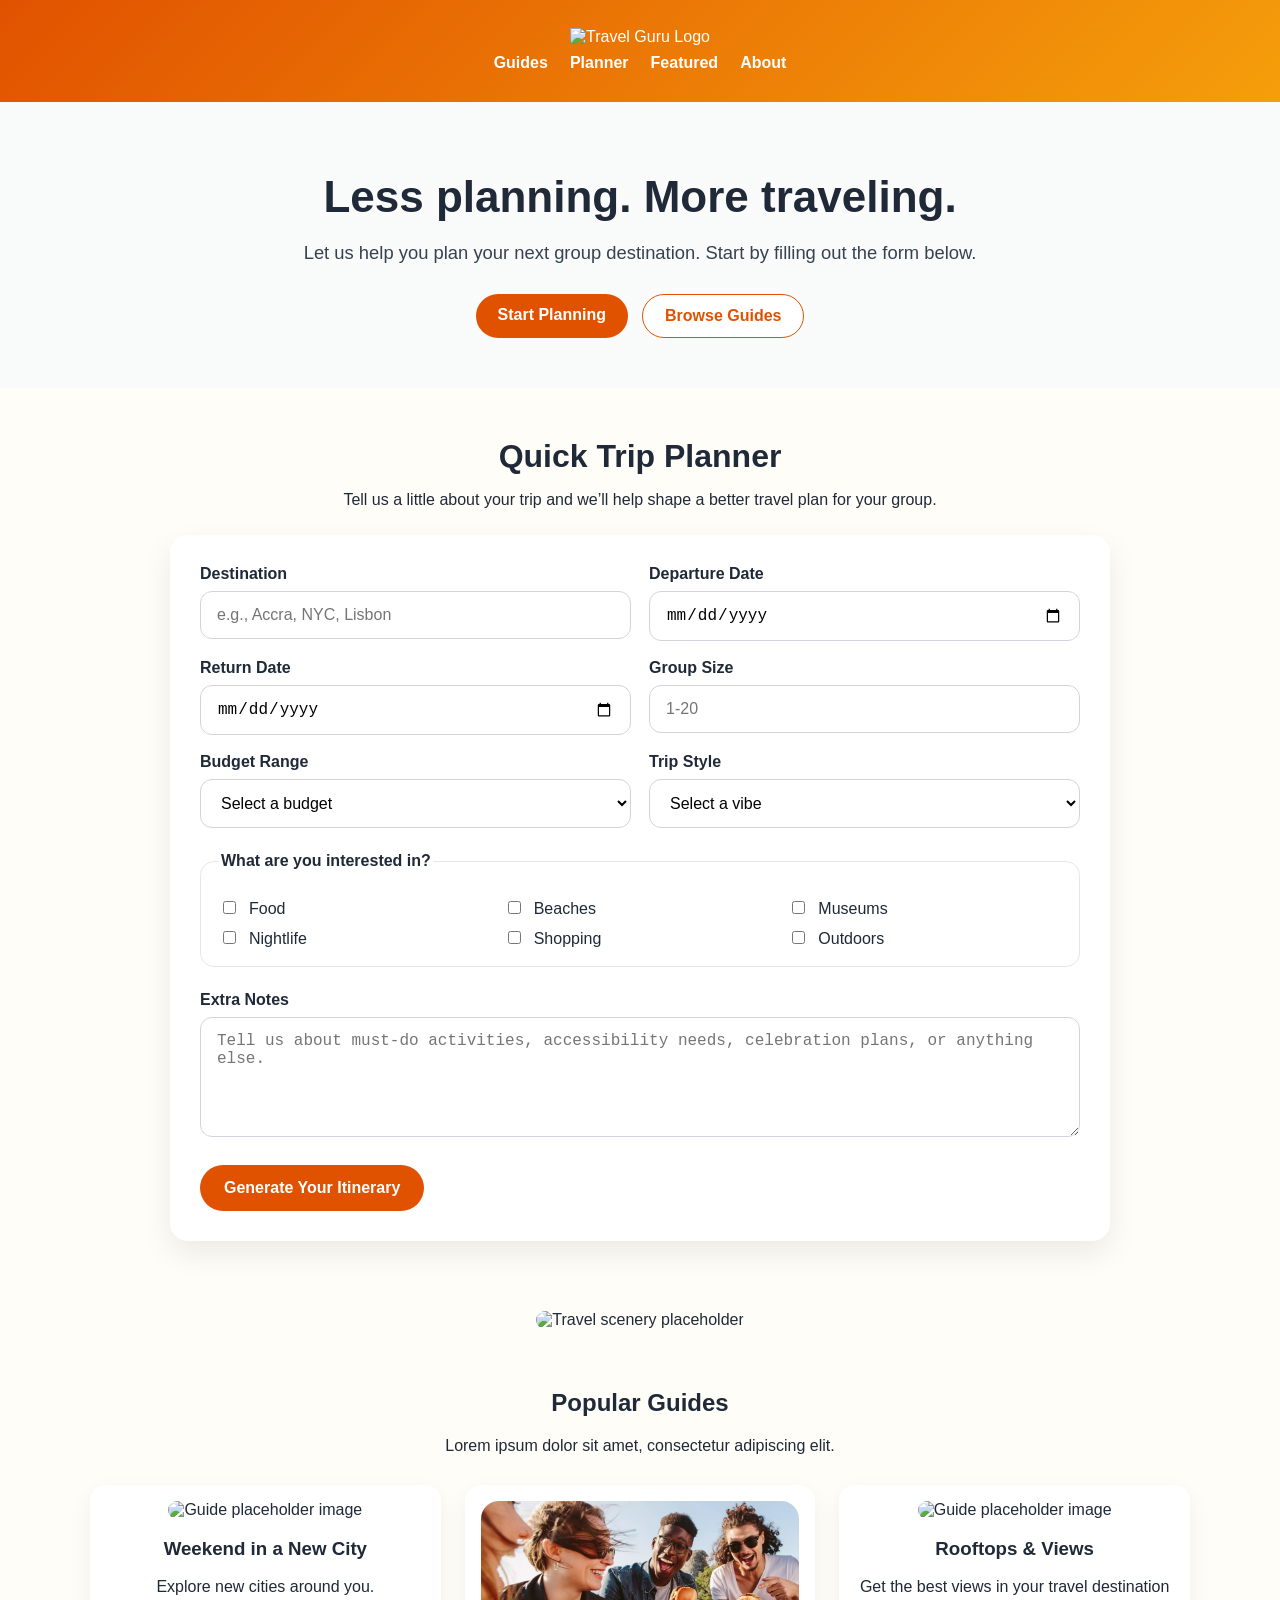
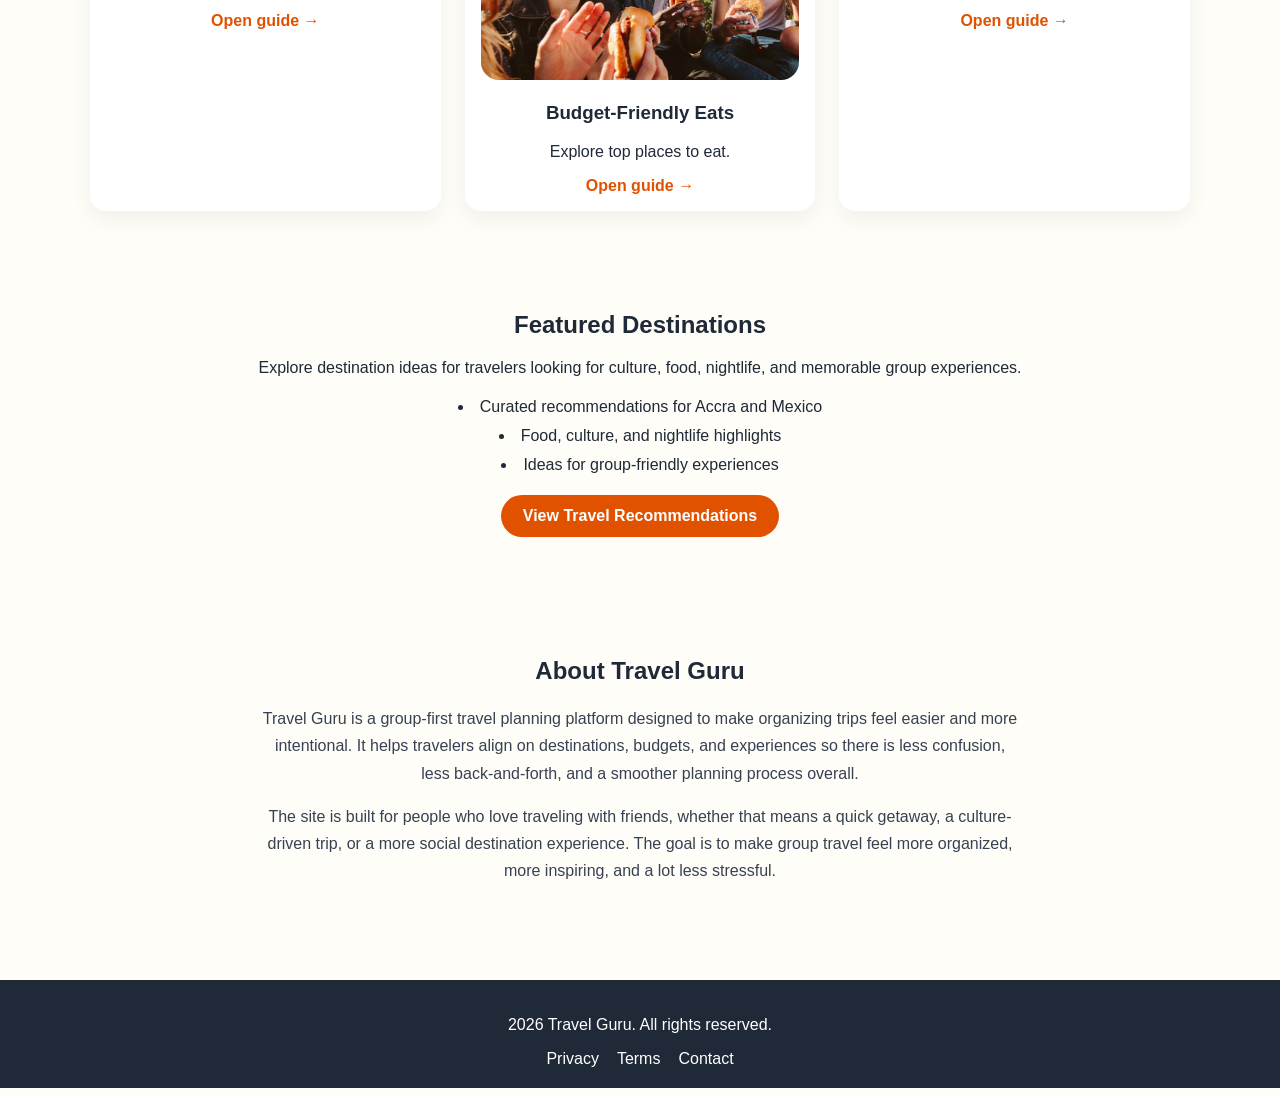
==== commit f435e62d: "Update index.html" ====
--- a/index.html
+++ b/index.html
@@ -8,7 +8,9 @@
 </head>
 <body>
     <header>
-        <h2>Travel Guru</h2>
+      <div class="logo">
+    <img src="TravelGuru.png" alt="Travel Guru Logo">
+</div>
         <nav>
             <a href="#guides">Guides</a>
             <a href="#planner">Planner</a>
@@ -112,7 +114,8 @@
 
             <div class="guide-grid">
                 <article>
-                    <img src="https://picsum.photos/700/450?random=1" alt="Guide placeholder image">
+                    <img src="https://images.trvl-media.com/place/6081925/8317134c-dc8a-4ce4-bf0e-789448caaede.jpg" alt="Guide placeholder image">
+
                     <h3>Weekend in a New City</h3>
                     <p>Explore new cities around you.</p>
                     <a href="#">Open guide →</a>
@@ -128,7 +131,7 @@
 
 
                 <article>
-                    <img src="https://picsum.photos/700/450?random=3" alt="Guide placeholder image">
+                    <img src="https://images.trvl-media.com/place/6082345/3129eb54-5876-4632-a6ca-419f6d27d123.jpg" alt="Guide placeholder image">
                     <h3>Rooftops &amp; Views</h3>
                     <p>Get the best views in your travel destination</p>
                     <a href="#">Open guide →</a>
@@ -172,4 +175,4 @@
         </nav>
     </footer>
 </body>
-</html>+</html>
